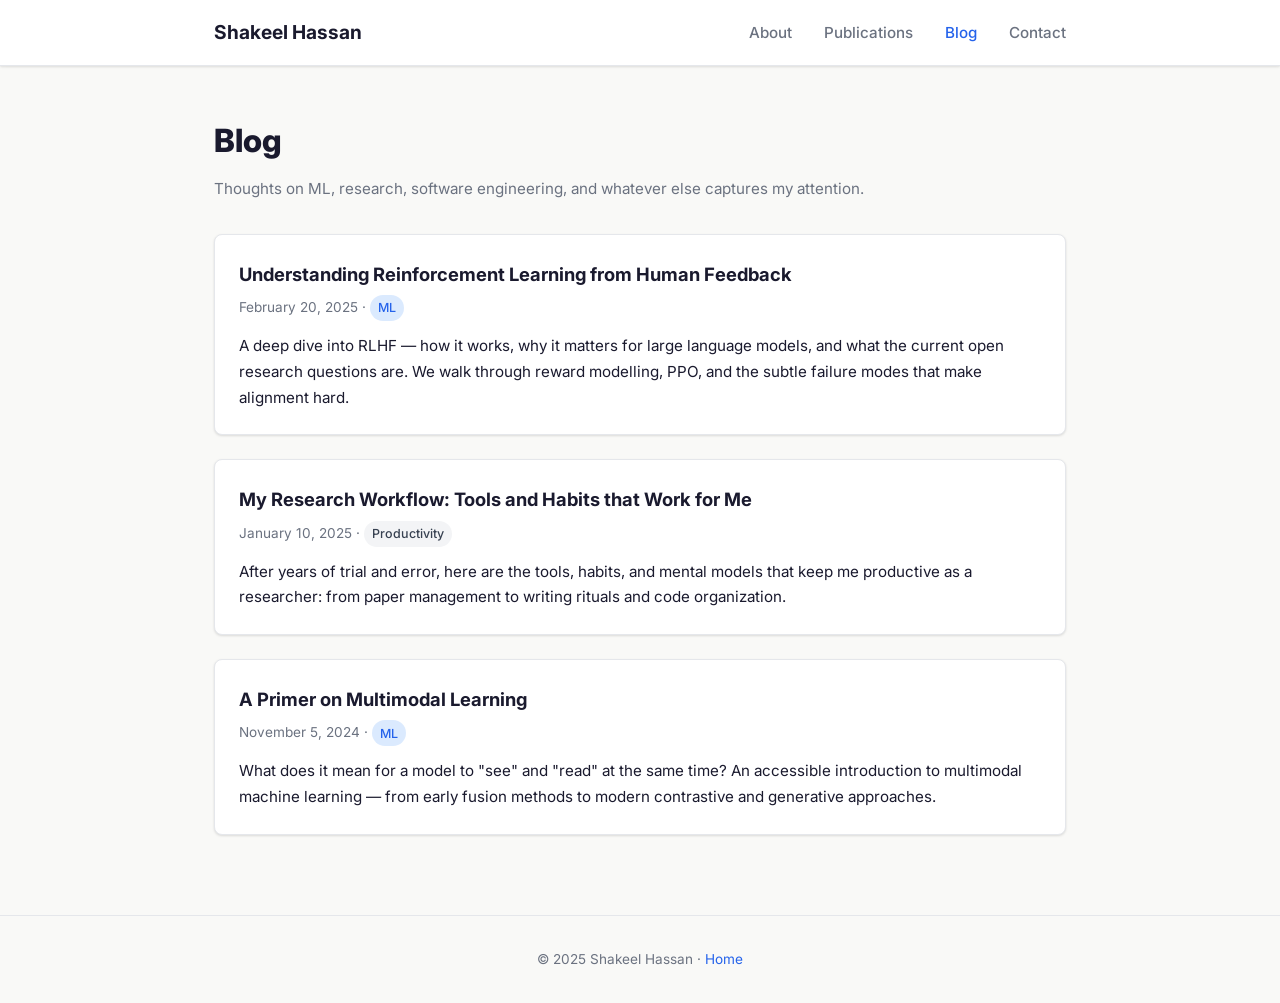
==== blog/index.html @ d0d1fc25 "Add personal website with bio, CV link, publications, and blog Co-authored-by: shakeel-hassan <11519" ====
<!DOCTYPE html>
<html lang="en">
<head>
  <meta charset="UTF-8" />
  <meta name="viewport" content="width=device-width, initial-scale=1.0" />
  <title>Blog – Shakeel Hassan</title>
  <meta name="description" content="Thoughts on machine learning, research, and software engineering by Shakeel Hassan." />
  <link rel="preconnect" href="https://fonts.googleapis.com" />
  <link rel="preconnect" href="https://fonts.gstatic.com" crossorigin />
  <link href="https://fonts.googleapis.com/css2?family=Inter:wght@400;500;600;700;800&display=swap" rel="stylesheet" />
  <link rel="stylesheet" href="../css/style.css" />
</head>
<body>

  <header class="site-header">
    <div class="container">
      <a href="../index.html" class="site-title">Shakeel Hassan</a>
      <nav>
        <ul class="site-nav">
          <li><a href="../index.html#about">About</a></li>
          <li><a href="../index.html#publications">Publications</a></li>
          <li><a href="index.html" class="active">Blog</a></li>
          <li><a href="../index.html#contact">Contact</a></li>
        </ul>
      </nav>
    </div>
  </header>

  <main>
    <div class="container">
      <div class="page-header">
        <h1>Blog</h1>
        <p class="meta">Thoughts on ML, research, software engineering, and whatever else captures my attention.</p>
      </div>

      <div class="blog-page-list">

        <article class="blog-page-card">
          <h2><a href="posts/understanding-rlhf.html">Understanding Reinforcement Learning from Human Feedback</a></h2>
          <p class="meta">February 20, 2025 · <span class="tag tag-blue" style="font-size:0.78rem; padding:0.15rem 0.5rem;">ML</span></p>
          <p class="excerpt">
            A deep dive into RLHF — how it works, why it matters for large language models,
            and what the current open research questions are. We walk through reward modelling,
            PPO, and the subtle failure modes that make alignment hard.
          </p>
        </article>

        <article class="blog-page-card">
          <h2><a href="posts/building-a-research-workflow.html">My Research Workflow: Tools and Habits that Work for Me</a></h2>
          <p class="meta">January 10, 2025 · <span class="tag tag-gray" style="font-size:0.78rem; padding:0.15rem 0.5rem;">Productivity</span></p>
          <p class="excerpt">
            After years of trial and error, here are the tools, habits, and mental models that
            keep me productive as a researcher: from paper management to writing rituals and
            code organization.
          </p>
        </article>

        <article class="blog-page-card">
          <h2><a href="posts/multimodal-learning-primer.html">A Primer on Multimodal Learning</a></h2>
          <p class="meta">November 5, 2024 · <span class="tag tag-blue" style="font-size:0.78rem; padding:0.15rem 0.5rem;">ML</span></p>
          <p class="excerpt">
            What does it mean for a model to "see" and "read" at the same time? An accessible
            introduction to multimodal machine learning — from early fusion methods to
            modern contrastive and generative approaches.
          </p>
        </article>

      </div>
    </div>
  </main>

  <footer class="site-footer">
    <div class="container">
      <p>© 2025 Shakeel Hassan · <a href="../index.html">Home</a></p>
    </div>
  </footer>

</body>
</html>
---- css/style.css ----
/* ============================================================
   Global Reset & Base
   ============================================================ */
*, *::before, *::after {
  box-sizing: border-box;
  margin: 0;
  padding: 0;
}

:root {
  --color-bg: #f9f9f7;
  --color-surface: #ffffff;
  --color-primary: #2563eb;
  --color-primary-dark: #1d4ed8;
  --color-text: #1a1a2e;
  --color-muted: #6b7280;
  --color-border: #e5e7eb;
  --color-accent: #dbeafe;
  --font-sans: 'Inter', system-ui, -apple-system, sans-serif;
  --font-mono: 'Fira Code', 'Courier New', monospace;
  --radius: 0.5rem;
  --shadow: 0 1px 3px rgba(0,0,0,0.08), 0 1px 2px rgba(0,0,0,0.05);
  --shadow-md: 0 4px 6px rgba(0,0,0,0.07), 0 2px 4px rgba(0,0,0,0.05);
  --max-width: 900px;
}

html {
  scroll-behavior: smooth;
}

body {
  font-family: var(--font-sans);
  background: var(--color-bg);
  color: var(--color-text);
  line-height: 1.7;
  font-size: 16px;
}

a {
  color: var(--color-primary);
  text-decoration: none;
}

a:hover {
  color: var(--color-primary-dark);
  text-decoration: underline;
}

img {
  max-width: 100%;
  height: auto;
  display: block;
}

/* ============================================================
   Layout
   ============================================================ */
.container {
  max-width: var(--max-width);
  margin: 0 auto;
  padding: 0 1.5rem;
}

/* ============================================================
   Navigation
   ============================================================ */
.site-header {
  background: var(--color-surface);
  border-bottom: 1px solid var(--color-border);
  position: sticky;
  top: 0;
  z-index: 100;
  box-shadow: var(--shadow);
}

.site-header .container {
  display: flex;
  align-items: center;
  justify-content: space-between;
  padding-top: 1rem;
  padding-bottom: 1rem;
}

.site-title {
  font-size: 1.2rem;
  font-weight: 700;
  color: var(--color-text);
  text-decoration: none;
}

.site-title:hover {
  color: var(--color-primary);
  text-decoration: none;
}

.site-nav {
  display: flex;
  gap: 2rem;
  list-style: none;
}

.site-nav a {
  font-size: 0.95rem;
  font-weight: 500;
  color: var(--color-muted);
  transition: color 0.2s;
}

.site-nav a:hover,
.site-nav a.active {
  color: var(--color-primary);
  text-decoration: none;
}

/* ============================================================
   Hero / Bio
   ============================================================ */
.hero {
  padding: 4rem 0 3rem;
}

.hero-grid {
  display: grid;
  grid-template-columns: 160px 1fr;
  gap: 3rem;
  align-items: start;
}

.profile-photo {
  width: 160px;
  height: 160px;
  border-radius: 50%;
  object-fit: cover;
  border: 3px solid var(--color-border);
  box-shadow: var(--shadow-md);
  background: var(--color-accent);
}

.profile-photo-placeholder {
  width: 160px;
  height: 160px;
  border-radius: 50%;
  background: var(--color-accent);
  border: 3px solid var(--color-border);
  display: flex;
  align-items: center;
  justify-content: center;
  font-size: 4rem;
  box-shadow: var(--shadow-md);
}

.hero-name {
  font-size: 2.2rem;
  font-weight: 800;
  line-height: 1.2;
  margin-bottom: 0.25rem;
}

.hero-title {
  font-size: 1.05rem;
  color: var(--color-primary);
  font-weight: 500;
  margin-bottom: 0.75rem;
}

.hero-affiliation {
  font-size: 0.95rem;
  color: var(--color-muted);
  margin-bottom: 1.25rem;
}

.hero-bio {
  font-size: 1rem;
  color: var(--color-text);
  margin-bottom: 1.5rem;
  max-width: 600px;
}

.hero-links {
  display: flex;
  flex-wrap: wrap;
  gap: 0.75rem;
}

.btn {
  display: inline-flex;
  align-items: center;
  gap: 0.4rem;
  padding: 0.5rem 1.1rem;
  border-radius: var(--radius);
  font-size: 0.9rem;
  font-weight: 500;
  cursor: pointer;
  transition: background 0.2s, color 0.2s, box-shadow 0.2s;
  text-decoration: none;
}

.btn-primary {
  background: var(--color-primary);
  color: #fff;
  border: 1px solid var(--color-primary);
}

.btn-primary:hover {
  background: var(--color-primary-dark);
  color: #fff;
  text-decoration: none;
}

.btn-outline {
  background: transparent;
  color: var(--color-primary);
  border: 1px solid var(--color-primary);
}

.btn-outline:hover {
  background: var(--color-accent);
  color: var(--color-primary-dark);
  text-decoration: none;
}

/* ============================================================
   Sections
   ============================================================ */
.section {
  padding: 3rem 0;
  border-top: 1px solid var(--color-border);
}

.section-title {
  font-size: 1.5rem;
  font-weight: 700;
  margin-bottom: 1.5rem;
  color: var(--color-text);
}

.section-subtitle {
  font-size: 1rem;
  color: var(--color-muted);
  margin-bottom: 2rem;
}

/* ============================================================
   Publications
   ============================================================ */
.publication-list {
  display: flex;
  flex-direction: column;
  gap: 1.5rem;
}

.publication-card {
  background: var(--color-surface);
  border: 1px solid var(--color-border);
  border-radius: var(--radius);
  padding: 1.25rem 1.5rem;
  box-shadow: var(--shadow);
  transition: box-shadow 0.2s;
}

.publication-card:hover {
  box-shadow: var(--shadow-md);
}

.pub-title {
  font-size: 1.05rem;
  font-weight: 600;
  color: var(--color-text);
  margin-bottom: 0.25rem;
}

.pub-authors {
  font-size: 0.9rem;
  color: var(--color-muted);
  margin-bottom: 0.25rem;
}

.pub-venue {
  font-size: 0.9rem;
  font-style: italic;
  color: var(--color-muted);
  margin-bottom: 0.75rem;
}

.pub-links {
  display: flex;
  flex-wrap: wrap;
  gap: 0.5rem;
}

.tag {
  display: inline-flex;
  align-items: center;
  gap: 0.3rem;
  padding: 0.25rem 0.65rem;
  border-radius: 999px;
  font-size: 0.8rem;
  font-weight: 500;
  text-decoration: none;
  transition: background 0.2s, color 0.2s;
}

.tag-blue {
  background: var(--color-accent);
  color: var(--color-primary);
}

.tag-blue:hover {
  background: var(--color-primary);
  color: #fff;
  text-decoration: none;
}

.tag-gray {
  background: #f3f4f6;
  color: #374151;
}

.tag-gray:hover {
  background: #e5e7eb;
  color: #111;
  text-decoration: none;
}

.tag-green {
  background: #dcfce7;
  color: #166534;
}

.tag-green:hover {
  background: #16a34a;
  color: #fff;
  text-decoration: none;
}

/* ============================================================
   Blog
   ============================================================ */
.blog-list {
  display: flex;
  flex-direction: column;
  gap: 1.25rem;
}

.blog-card {
  background: var(--color-surface);
  border: 1px solid var(--color-border);
  border-radius: var(--radius);
  padding: 1.25rem 1.5rem;
  box-shadow: var(--shadow);
  display: flex;
  justify-content: space-between;
  align-items: flex-start;
  gap: 1rem;
  transition: box-shadow 0.2s;
}

.blog-card:hover {
  box-shadow: var(--shadow-md);
}

.blog-card-title {
  font-size: 1rem;
  font-weight: 600;
  color: var(--color-text);
  margin-bottom: 0.25rem;
}

.blog-card-title a {
  color: inherit;
}

.blog-card-title a:hover {
  color: var(--color-primary);
  text-decoration: none;
}

.blog-card-excerpt {
  font-size: 0.9rem;
  color: var(--color-muted);
}

.blog-card-meta {
  font-size: 0.8rem;
  color: var(--color-muted);
  white-space: nowrap;
  flex-shrink: 0;
}

.blog-card-date {
  display: block;
  text-align: right;
  margin-bottom: 0.25rem;
}

.view-all-link {
  margin-top: 1.25rem;
  display: inline-block;
  font-size: 0.9rem;
  font-weight: 500;
}

/* ============================================================
   Contact
   ============================================================ */
.contact-grid {
  display: flex;
  flex-wrap: wrap;
  gap: 1.5rem;
}

.contact-item {
  display: flex;
  align-items: center;
  gap: 0.5rem;
  font-size: 0.95rem;
  color: var(--color-text);
}

.contact-item svg {
  color: var(--color-primary);
  flex-shrink: 0;
}

/* ============================================================
   Footer
   ============================================================ */
.site-footer {
  border-top: 1px solid var(--color-border);
  padding: 2rem 0;
  margin-top: 2rem;
  text-align: center;
  font-size: 0.85rem;
  color: var(--color-muted);
}

/* ============================================================
   Publication / Blog Page
   ============================================================ */
.page-header {
  padding: 3rem 0 2rem;
}

.page-header h1 {
  font-size: 2rem;
  font-weight: 800;
  margin-bottom: 0.5rem;
}

.page-header .meta {
  color: var(--color-muted);
  font-size: 0.95rem;
}

.page-content {
  padding: 0 0 3rem;
}

.prose {
  max-width: 720px;
}

.prose h2 {
  font-size: 1.3rem;
  font-weight: 700;
  margin: 2rem 0 0.75rem;
}

.prose h3 {
  font-size: 1.1rem;
  font-weight: 600;
  margin: 1.5rem 0 0.5rem;
}

.prose p {
  margin-bottom: 1rem;
  line-height: 1.8;
}

.prose ul, .prose ol {
  margin: 0.75rem 0 1rem 1.5rem;
}

.prose li {
  margin-bottom: 0.4rem;
}

.prose pre {
  background: #1e293b;
  color: #e2e8f0;
  padding: 1rem 1.25rem;
  border-radius: var(--radius);
  overflow-x: auto;
  font-family: var(--font-mono);
  font-size: 0.875rem;
  margin: 1.25rem 0;
}

.prose code {
  font-family: var(--font-mono);
  font-size: 0.875em;
  background: #f1f5f9;
  padding: 0.1em 0.35em;
  border-radius: 0.25rem;
}

.prose pre code {
  background: none;
  padding: 0;
  font-size: inherit;
}

.prose blockquote {
  border-left: 4px solid var(--color-primary);
  padding-left: 1rem;
  color: var(--color-muted);
  margin: 1.25rem 0;
  font-style: italic;
}

.pub-abstract {
  background: var(--color-accent);
  border-left: 4px solid var(--color-primary);
  padding: 1rem 1.25rem;
  border-radius: 0 var(--radius) var(--radius) 0;
  margin: 1.5rem 0;
  font-size: 0.95rem;
  line-height: 1.75;
}

.pub-meta-grid {
  display: grid;
  grid-template-columns: auto 1fr;
  gap: 0.4rem 1rem;
  margin-bottom: 1.5rem;
  font-size: 0.95rem;
}

.pub-meta-grid dt {
  font-weight: 600;
  color: var(--color-muted);
}

/* ============================================================
   Blog index
   ============================================================ */
.blog-page-list {
  display: flex;
  flex-direction: column;
  gap: 1.5rem;
  padding-bottom: 3rem;
}

.blog-page-card {
  background: var(--color-surface);
  border: 1px solid var(--color-border);
  border-radius: var(--radius);
  padding: 1.5rem;
  box-shadow: var(--shadow);
  transition: box-shadow 0.2s;
}

.blog-page-card:hover {
  box-shadow: var(--shadow-md);
}

.blog-page-card h2 {
  font-size: 1.15rem;
  font-weight: 700;
  margin-bottom: 0.3rem;
}

.blog-page-card h2 a {
  color: var(--color-text);
}

.blog-page-card h2 a:hover {
  color: var(--color-primary);
  text-decoration: none;
}

.blog-page-card .meta {
  font-size: 0.85rem;
  color: var(--color-muted);
  margin-bottom: 0.75rem;
}

.blog-page-card .excerpt {
  font-size: 0.95rem;
  color: var(--color-text);
  line-height: 1.7;
}

/* ============================================================
   Back link
   ============================================================ */
.back-link {
  display: inline-flex;
  align-items: center;
  gap: 0.3rem;
  font-size: 0.9rem;
  color: var(--color-muted);
  margin-bottom: 1.5rem;
  margin-top: 1.5rem;
}

.back-link:hover {
  color: var(--color-primary);
  text-decoration: none;
}

/* ============================================================
   Responsive
   ============================================================ */
@media (max-width: 640px) {
  .hero-grid {
    grid-template-columns: 1fr;
    gap: 1.5rem;
  }

  .profile-photo,
  .profile-photo-placeholder {
    width: 120px;
    height: 120px;
    font-size: 3rem;
  }

  .hero-name {
    font-size: 1.7rem;
  }

  .site-header .container {
    flex-direction: column;
    gap: 0.75rem;
    align-items: flex-start;
  }

  .site-nav {
    gap: 1.25rem;
  }

  .blog-card {
    flex-direction: column;
  }

  .blog-card-meta {
    align-self: flex-end;
  }
}
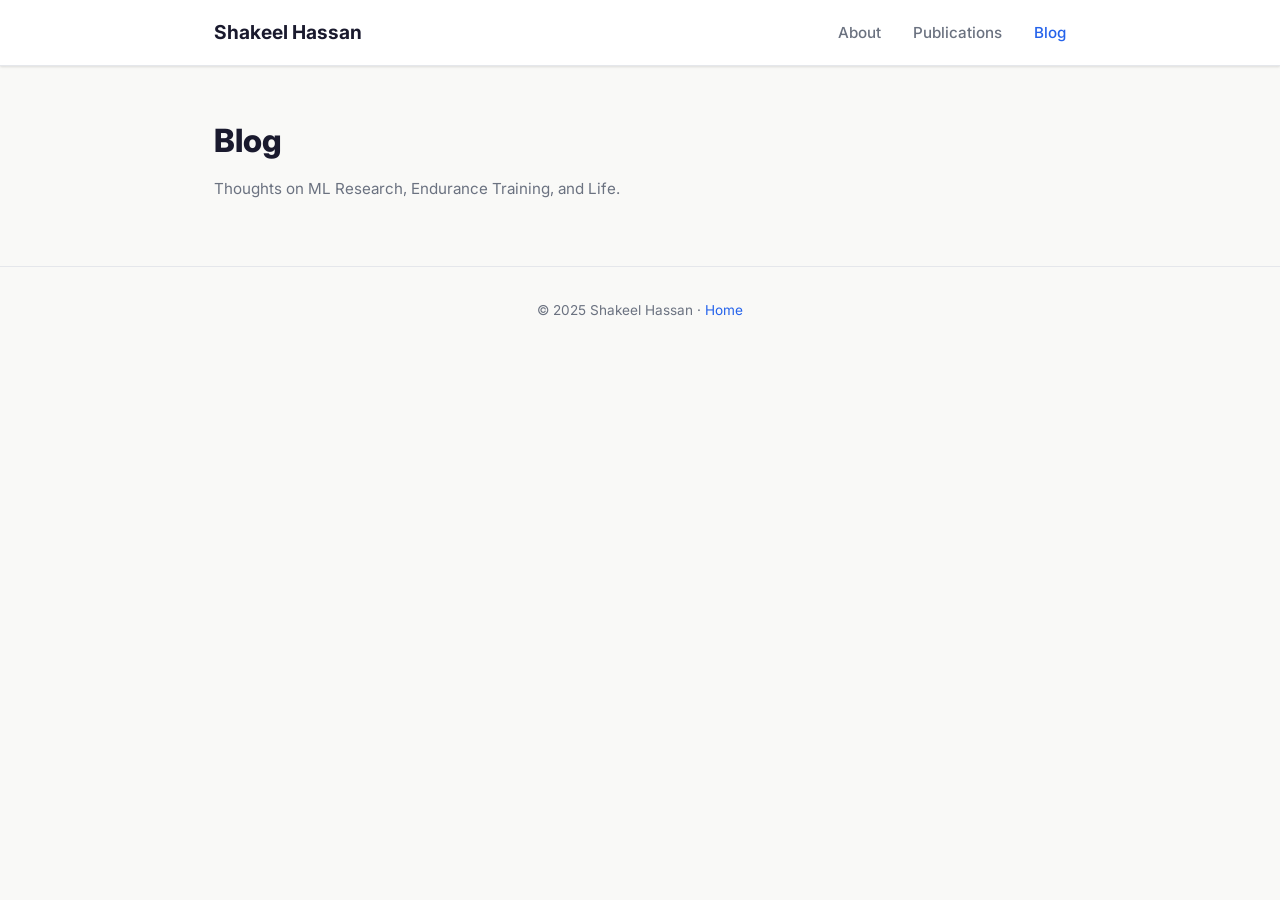
==== commit c5e7b22a: "Make changes to placeholders for first draft" ====
--- a/blog/index.html
+++ b/blog/index.html
@@ -20,7 +20,6 @@
           <li><a href="../index.html#about">About</a></li>
           <li><a href="../index.html#publications">Publications</a></li>
           <li><a href="index.html" class="active">Blog</a></li>
-          <li><a href="../index.html#contact">Contact</a></li>
         </ul>
       </nav>
     </div>
@@ -30,10 +29,10 @@
     <div class="container">
       <div class="page-header">
         <h1>Blog</h1>
-        <p class="meta">Thoughts on ML, research, software engineering, and whatever else captures my attention.</p>
+        <p class="meta">Thoughts on ML Research, Endurance Training, and Life.</p>
       </div>
 
-      <div class="blog-page-list">
+      <!-- <div class="blog-page-list">
 
         <article class="blog-page-card">
           <h2><a href="posts/understanding-rlhf.html">Understanding Reinforcement Learning from Human Feedback</a></h2>
@@ -65,7 +64,7 @@
           </p>
         </article>
 
-      </div>
+      </div> -->
     </div>
   </main>
 
--- a/css/style.css
+++ b/css/style.css
@@ -592,6 +592,70 @@
 }
 
 /* ============================================================
+   Publications index layout
+   ============================================================ */
+.publications-layout {
+  display: grid;
+  grid-template-columns: minmax(0, 1fr) 180px;
+  gap: 2rem;
+  align-items: start;
+  padding-bottom: 3rem;
+}
+
+.publications-main {
+  min-width: 0;
+}
+
+.publication-year-group {
+  scroll-margin-top: 6rem;
+  margin-bottom: 2rem;
+}
+
+.publication-year-group:last-child {
+  margin-bottom: 0;
+}
+
+.publication-year-heading {
+  font-size: 1.35rem;
+  font-weight: 700;
+  margin-bottom: 1rem;
+  color: var(--color-text);
+}
+
+.publication-timeline {
+  position: sticky;
+  top: 5.5rem;
+}
+
+.publication-timeline-title {
+  font-size: 0.8rem;
+  text-transform: uppercase;
+  letter-spacing: 0.08em;
+  color: var(--color-muted);
+  margin-bottom: 0.7rem;
+}
+
+.publication-timeline-list {
+  list-style: none;
+  border-left: 2px solid var(--color-border);
+  padding-left: 0.8rem;
+  display: flex;
+  flex-direction: column;
+  gap: 0.55rem;
+}
+
+.publication-timeline-list a {
+  color: var(--color-muted);
+  font-weight: 600;
+  font-size: 0.92rem;
+}
+
+.publication-timeline-list a:hover {
+  color: var(--color-primary);
+  text-decoration: none;
+}
+
+/* ============================================================
    Back link
    ============================================================ */
 .back-link {
@@ -647,3 +711,24 @@
     align-self: flex-end;
   }
 }
+
+@media (max-width: 900px) {
+  .publications-layout {
+    grid-template-columns: 1fr;
+    gap: 1.25rem;
+  }
+
+  .publication-timeline {
+    position: static;
+  }
+
+  .publication-timeline-list {
+    border-left: 0;
+    border-top: 2px solid var(--color-border);
+    padding-left: 0;
+    padding-top: 0.75rem;
+    flex-direction: row;
+    flex-wrap: wrap;
+    gap: 0.75rem 1rem;
+  }
+}
